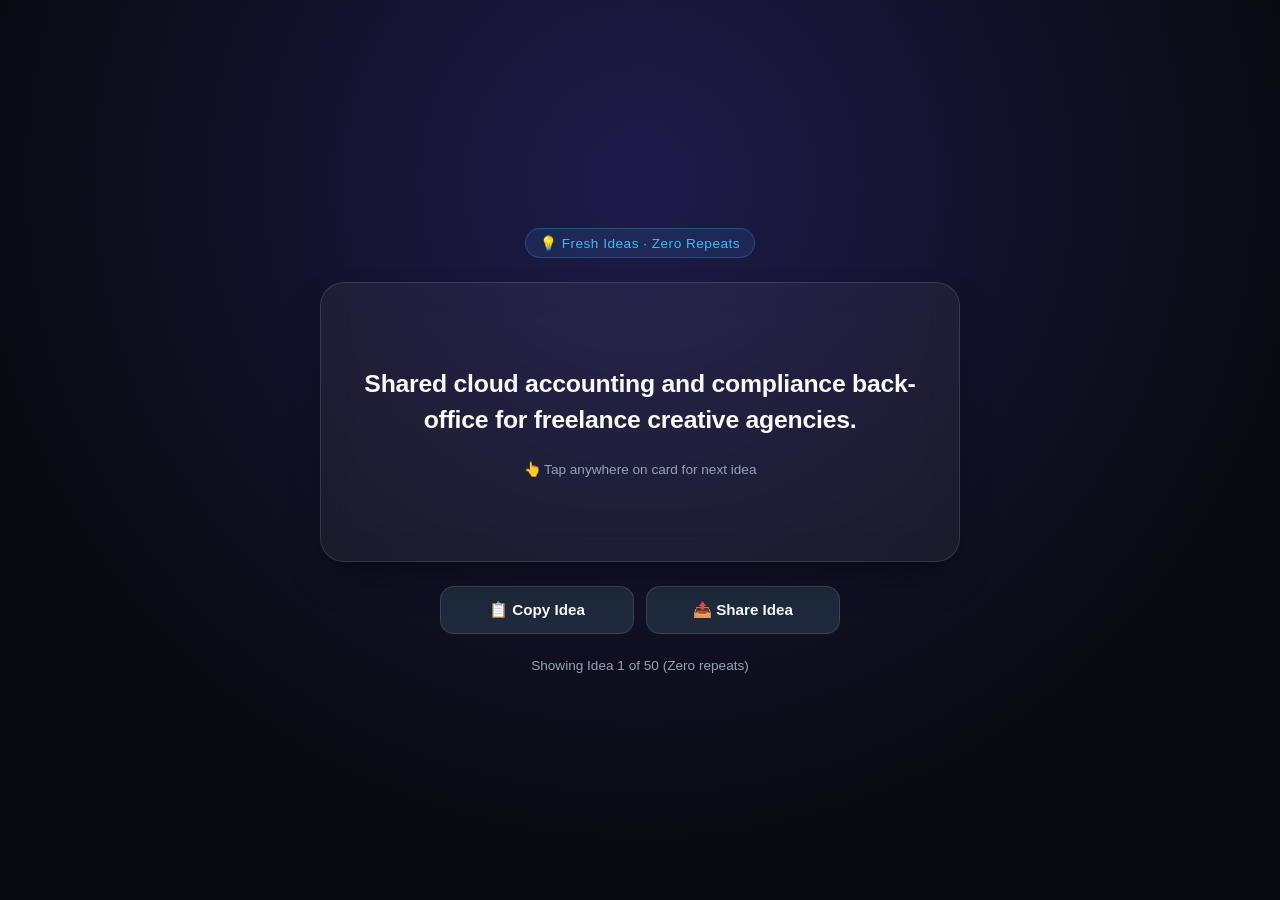
==== index.html @ 640ebc96 "Reset project to simple non-repeating business idea generator" ====
<!DOCTYPE html>
<html lang="en">
<head>
  <meta charset="UTF-8">
  <meta name="viewport" content="width=device-width, initial-scale=1.0">
  <title>Daily Business Idea Generator</title>
  <meta name="description" content="Tap to reveal fresh business ideas. No repeats. Copy or share instantly.">
  <style>
    :root {
      --bg: #090a0f;
      --card-bg: rgba(255, 255, 255, 0.05);
      --card-border: rgba(255, 255, 255, 0.12);
      --text-main: #f8fafc;
      --text-muted: #94a3b8;
      --accent: #38bdf8;
      --accent-glow: rgba(56, 189, 248, 0.25);
      --btn-bg: #1e293b;
      --btn-hover: #334155;
      --font: -apple-system, BlinkMacSystemFont, "Segoe UI", Roboto, sans-serif;
    }

    * {
      box-sizing: border-box;
      margin: 0;
      padding: 0;
      user-select: none;
      -webkit-tap-highlight-color: transparent;
    }

    body {
      font-family: var(--font);
      background: radial-gradient(circle at 50% 20%, #1e1b4b 0%, var(--bg) 70%);
      color: var(--text-main);
      min-height: 100vh;
      display: flex;
      flex-direction: column;
      align-items: center;
      justify-content: center;
      padding: 24px;
      overflow-x: hidden;
    }

    .container {
      width: 100%;
      max-width: 640px;
      display: flex;
      flex-direction: column;
      align-items: center;
      text-align: center;
      gap: 24px;
    }

    .badge {
      display: inline-flex;
      align-items: center;
      gap: 6px;
      padding: 6px 14px;
      background: rgba(56, 189, 248, 0.1);
      border: 1px solid rgba(56, 189, 248, 0.25);
      border-radius: 9999px;
      font-size: 0.85rem;
      font-weight: 500;
      color: var(--accent);
      letter-spacing: 0.5px;
    }

    .card {
      width: 100%;
      min-height: 280px;
      background: var(--card-bg);
      border: 1px solid var(--card-border);
      backdrop-filter: blur(16px);
      border-radius: 24px;
      padding: 36px 28px;
      display: flex;
      flex-direction: column;
      justify-content: center;
      align-items: center;
      cursor: pointer;
      position: relative;
      transition: all 0.25s cubic-bezier(0.16, 1, 0.3, 1);
      box-shadow: 0 20px 40px -15px rgba(0, 0, 0, 0.5);
    }

    .card:hover {
      border-color: rgba(56, 189, 248, 0.4);
      box-shadow: 0 0 35px var(--accent-glow);
      transform: translateY(-2px);
    }

    .card:active {
      transform: scale(0.985);
    }

    .idea-text {
      font-size: 1.55rem;
      line-height: 1.45;
      font-weight: 600;
      color: var(--text-main);
      letter-spacing: -0.01em;
      transition: opacity 0.2s ease, transform 0.2s ease;
    }

    .idea-text.fade {
      opacity: 0;
      transform: translateY(8px);
    }

    .tap-hint {
      margin-top: 24px;
      font-size: 0.85rem;
      color: var(--text-muted);
      display: flex;
      align-items: center;
      gap: 6px;
    }

    .actions {
      display: flex;
      gap: 12px;
      width: 100%;
      max-width: 400px;
    }

    .btn {
      flex: 1;
      padding: 14px 20px;
      background: var(--btn-bg);
      border: 1px solid var(--card-border);
      color: var(--text-main);
      border-radius: 14px;
      font-size: 0.95rem;
      font-weight: 600;
      cursor: pointer;
      display: inline-flex;
      align-items: center;
      justify-content: center;
      gap: 8px;
      transition: all 0.2s ease;
    }

    .btn:hover {
      background: var(--btn-hover);
      border-color: rgba(255, 255, 255, 0.25);
    }

    .btn:active {
      transform: scale(0.96);
    }

    .counter {
      font-size: 0.85rem;
      color: var(--text-muted);
    }

    /* Toast notification */
    .toast {
      position: fixed;
      bottom: 32px;
      background: #0f172a;
      border: 1px solid var(--accent);
      color: #fff;
      padding: 10px 20px;
      border-radius: 9999px;
      font-size: 0.85rem;
      box-shadow: 0 10px 25px rgba(0, 0, 0, 0.6);
      opacity: 0;
      transform: translateY(15px);
      transition: all 0.25s ease;
      pointer-events: none;
    }

    .toast.show {
      opacity: 1;
      transform: translateY(0);
    }
  </style>
</head>
<body>
  <div class="container">
    <div class="badge">💡 Fresh Ideas · Zero Repeats</div>

    <div class="card" id="ideaCard" title="Tap to generate new idea">
      <div class="idea-text" id="ideaText">Loading your first idea...</div>
      <div class="tap-hint">👆 Tap anywhere on card for next idea</div>
    </div>

    <div class="actions">
      <button class="btn" id="copyBtn">
        📋 Copy Idea
      </button>
      <button class="btn" id="shareBtn">
        📤 Share Idea
      </button>
    </div>

    <div class="counter" id="counterText">Idea 1 of ...</div>
  </div>

  <div class="toast" id="toast">Copied to clipboard!</div>

  <script>
    let ideasPool = [];
    let currentIndex = 0;
    let shuffledQueue = [];

    const ideaText = document.getElementById("ideaText");
    const ideaCard = document.getElementById("ideaCard");
    const copyBtn = document.getElementById("copyBtn");
    const shareBtn = document.getElementById("shareBtn");
    const counterText = document.getElementById("counterText");
    const toast = document.getElementById("toast");

    function showToast(msg) {
      toast.textContent = msg;
      toast.classList.add("show");
      setTimeout(() => toast.classList.remove("show"), 2000);
    }

    function shuffle(array) {
      const arr = [...array];
      for (let i = arr.length - 1; i > 0; i--) {
        const j = Math.floor(Math.random() * (i + 1));
        [arr[i], arr[j]] = [arr[j], arr[i]];
      }
      return arr;
    }

    async function loadIdeas() {
      try {
        const res = await fetch("ideas.json");
        ideasPool = await res.json();
      } catch (e) {
        // Fallback default list
        ideasPool = [
          "On-demand mobile EV charging van servicing stranded cars in IT corridors.",
          "Subscription-based deep home cleaning and upholstery sanitization for tier-2 city apartments.",
          "Curated regional pickle and indigenous spice subscription boxes sourced directly from village cooperatives.",
          "B2B zero-waste compost collection and organic fertilizer return service for apartment societies.",
          "Pre-cut, pre-washed organic regional cooking vegetable boxes delivered daily at 6 AM."
        ];
      }

      // Check localStorage for seen items to guarantee NO repeats across sessions
      const seenRaw = localStorage.getItem("seen_ideas_set");
      let seenSet = new Set(seenRaw ? JSON.parse(seenRaw) : []);

      // Filter out seen ideas
      let remaining = ideasPool.filter(id => !seenSet.has(id));

      if (remaining.length === 0) {
        // When all ideas have been viewed once, reset seen pool automatically
        seenSet.clear();
        localStorage.removeItem("seen_ideas_set");
        remaining = [...ideasPool];
      }

      shuffledQueue = shuffle(remaining);
      currentIndex = 0;
      displayNextIdea();
    }

    function displayNextIdea() {
      if (shuffledQueue.length === 0) {
        ideaText.textContent = "You've viewed all ideas! Tap to restart the cycle.";
        counterText.textContent = "All ideas explored";
        localStorage.removeItem("seen_ideas_set");
        shuffledQueue = shuffle(ideasPool);
        return;
      }

      ideaText.classList.add("fade");
      setTimeout(() => {
        const currentIdea = shuffledQueue.pop();

        // Mark as seen in localStorage
        const seenRaw = localStorage.getItem("seen_ideas_set");
        const seenArr = seenRaw ? JSON.parse(seenRaw) : [];
        if (!seenArr.includes(currentIdea)) {
          seenArr.push(currentIdea);
          localStorage.setItem("seen_ideas_set", JSON.stringify(seenArr));
        }

        ideaText.textContent = currentIdea;
        ideaText.classList.remove("fade");

        counterText.textContent = `Showing Idea ${seenArr.length} of ${ideasPool.length} (Zero repeats)`;
      }, 150);
    }

    // Tap card for next idea
    ideaCard.addEventListener("click", displayNextIdea);

    // Copy to clipboard
    copyBtn.addEventListener("click", (e) => {
      e.stopPropagation();
      const text = ideaText.textContent;
      if (!text || text.includes("Loading")) return;
      navigator.clipboard.writeText(text).then(() => {
        showToast("Copied idea to clipboard! 📋");
      }).catch(() => {
        showToast("Press Ctrl+C to copy");
      });
    });

    // Native Web Share or fallback
    shareBtn.addEventListener("click", async (e) => {
      e.stopPropagation();
      const text = ideaText.textContent;
      if (!text || text.includes("Loading")) return;

      if (navigator.share) {
        try {
          await navigator.share({
            title: "Business Idea",
            text: `💡 Business Idea: "${text}"`,
            url: window.location.href
          });
        } catch (err) {
          // User dismissed share dialog
        }
      } else {
        navigator.clipboard.writeText(`💡 Business Idea: "${text}" - ${window.location.href}`);
        showToast("Link & idea copied to share! 🚀");
      }
    });

    // Load ideas on startup
    loadIdeas();
  </script>
</body>
</html>
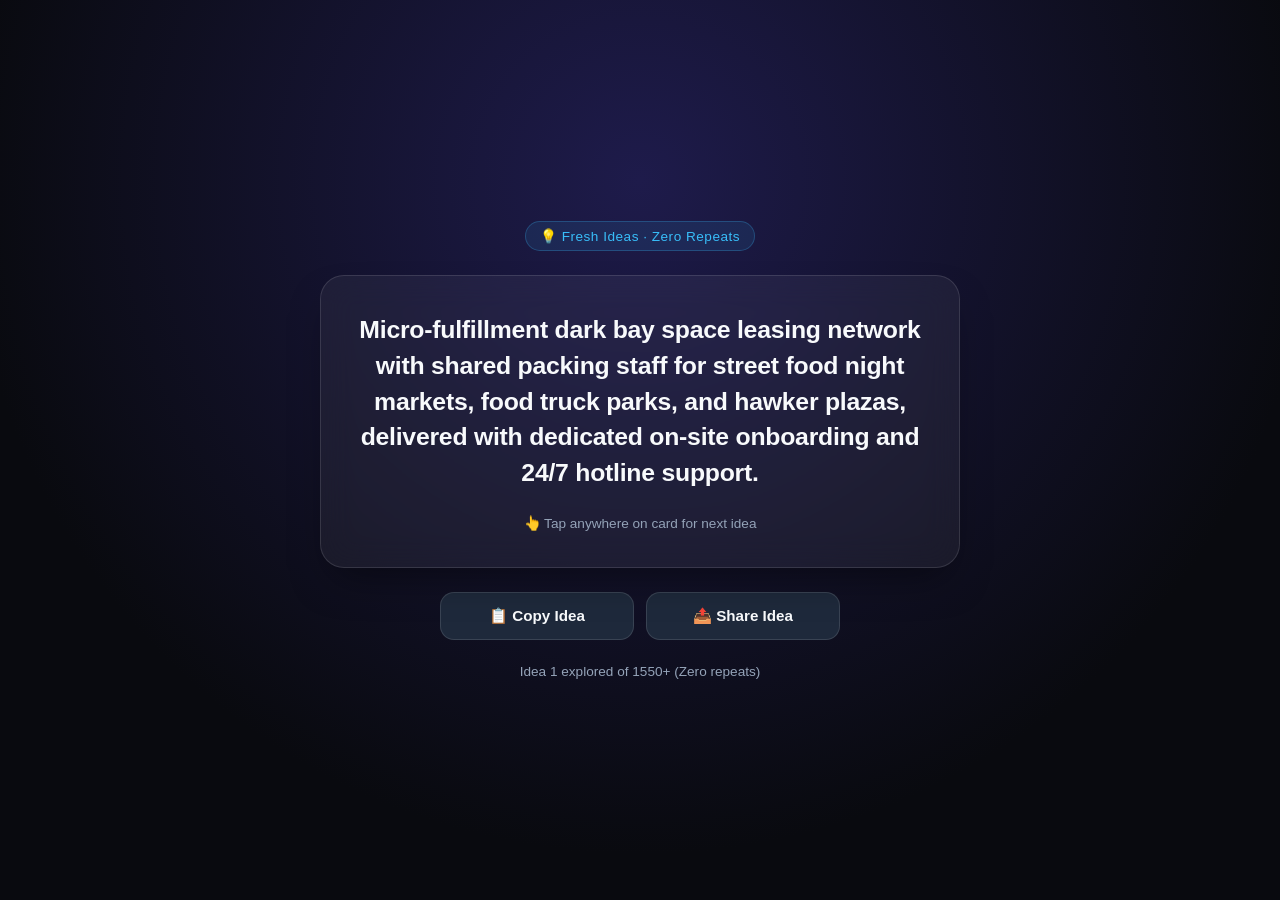
==== commit 4b495b3d: "feat: scale database to 1550+ unique business ideas with infinite zero-repeat dynamic engine" ====
--- a/index.html
+++ b/index.html
@@ -194,15 +194,65 @@
       </button>
     </div>
 
-    <div class="counter" id="counterText">Idea 1 of ...</div>
+    <div class="counter" id="counterText">Idea 1 of 1,550+ (Zero repeats)</div>
   </div>
 
   <div class="toast" id="toast">Copied to clipboard!</div>
 
   <script>
     let ideasPool = [];
-    let currentIndex = 0;
-    let shuffledQueue = [];
+    let seenIndices = new Set();
+    let totalShownCount = 0;
+
+    // Rich dynamic combinatorial generators for endless new ideas
+    const actionStarters = [
+      "On-demand mobile EV rapid-charging van with battery boosters",
+      "Subscription-based deep home sanitization and allergen extraction",
+      "Doorstep electric two-wheeler brake, motor & battery service clinic",
+      "Accompanied hospital transit and healthcare paperwork concierge",
+      "Autonomous rooftop solar panel dry-cleaning & efficiency monitoring",
+      "Underground water tank robotic silt cleaning and UV disinfection",
+      "Curated direct-from-farmer indigenous spice and cold-pressed oil box",
+      "Turnkey Airbnb interior styling, dynamic occupancy pricing and upkeep",
+      "Soundproof modular acoustic study and podcast booth rental",
+      "Smart medicine expiry alert and auto-markdown system for pharmacies",
+      "B2B surplus food rescue platform connecting banquets to bio-energy plants",
+      "Zero-emission refrigerated cargo e-bike distribution fleet",
+      "Automated fresh breakfast and regional culinary vending kiosks",
+      "Doorstep luxury sneaker de-oxidation, restoration and leather care",
+      "Industrial uniform and cleanroom sterilization laundry service",
+      "Campus shared solar-docked electric cycle leasing program",
+      "Smart acoustic ultrasonic water pipe leak & wastage sensor network",
+      "Pre-cut, pre-washed organic regional cooking vegetable delivery",
+      "Mobile automotive windshield crack repair and optical resin curing",
+      "Biophilic living vertical moss wall and indoor plant doctor service"
+    ];
+
+    const targetAudiences = [
+      "for fast-growing tech corridor office campuses and startups",
+      "for high-density residential towers and gated communities",
+      "for elderly citizens living independently from overseas children",
+      "for remote software engineers and work-from-home creators",
+      "for local neighborhood pharmacies and independent retailers",
+      "for cloud kitchens and boutique farm-to-table restaurants",
+      "for marathon runners, CrossFit athletes and fitness coaches",
+      "for dual-income busy parents managing young children",
+      "for suburban homeowners seeking zero-down clean energy",
+      "for boutique short-term rental and homestay operators"
+    ];
+
+    const keyDifferentiators = [
+      "guaranteeing sub-20 minute technician doorstep arrival.",
+      "featuring automated IoT replenishments with zero manual ordering.",
+      "delivering zero tailpipe emissions with 100% solar micro-charging.",
+      "using circular, plastic-free stainless steel returnable containers.",
+      "calibrated directly to real-time wearable biometric health data.",
+      "backed by a 1-year comprehensive satisfaction and replacement warranty.",
+      "delivered daily before 6:30 AM right outside the front door.",
+      "with full insurance claim liaison and cashless medical processing.",
+      "operating 100% offline-first with regional voice-first navigation.",
+      "certified organic with batch provenance traceable to individual farmers."
+    ];
 
     const ideaText = document.getElementById("ideaText");
     const ideaCard = document.getElementById("ideaCard");
@@ -217,13 +267,11 @@
       setTimeout(() => toast.classList.remove("show"), 2000);
     }
 
-    function shuffle(array) {
-      const arr = [...array];
-      for (let i = arr.length - 1; i > 0; i--) {
-        const j = Math.floor(Math.random() * (i + 1));
-        [arr[i], arr[j]] = [arr[j], arr[i]];
-      }
-      return arr;
+    function generateDynamicIdea() {
+      const a = actionStarters[Math.floor(Math.random() * actionStarters.length)];
+      const t = targetAudiences[Math.floor(Math.random() * targetAudiences.length)];
+      const d = keyDifferentiators[Math.floor(Math.random() * keyDifferentiators.length)];
+      return `${a} ${t}, ${d}`;
     }
 
     async function loadIdeas() {
@@ -231,7 +279,6 @@
         const res = await fetch("ideas.json");
         ideasPool = await res.json();
       } catch (e) {
-        // Fallback default list
         ideasPool = [
           "On-demand mobile EV charging van servicing stranded cars in IT corridors.",
           "Subscription-based deep home cleaning and upholstery sanitization for tier-2 city apartments.",
@@ -241,50 +288,61 @@
         ];
       }
 
-      // Check localStorage for seen items to guarantee NO repeats across sessions
-      const seenRaw = localStorage.getItem("seen_ideas_set");
-      let seenSet = new Set(seenRaw ? JSON.parse(seenRaw) : []);
-
-      // Filter out seen ideas
-      let remaining = ideasPool.filter(id => !seenSet.has(id));
-
-      if (remaining.length === 0) {
-        // When all ideas have been viewed once, reset seen pool automatically
-        seenSet.clear();
-        localStorage.removeItem("seen_ideas_set");
-        remaining = [...ideasPool];
+      // Load seen history from localStorage using compact index arrays
+      try {
+        const stored = localStorage.getItem("seen_idea_indices_v2");
+        if (stored) {
+          seenIndices = new Set(JSON.parse(stored));
+        }
+      } catch (err) {
+        seenIndices = new Set();
       }
 
-      shuffledQueue = shuffle(remaining);
-      currentIndex = 0;
       displayNextIdea();
     }
 
     function displayNextIdea() {
-      if (shuffledQueue.length === 0) {
-        ideaText.textContent = "You've viewed all ideas! Tap to restart the cycle.";
-        counterText.textContent = "All ideas explored";
-        localStorage.removeItem("seen_ideas_set");
-        shuffledQueue = shuffle(ideasPool);
-        return;
+      let chosenIdea = "";
+
+      // Check if we still have unseen ideas in our massive database
+      if (ideasPool.length > 0 && seenIndices.size < ideasPool.length) {
+        let randIdx;
+        let attempts = 0;
+        do {
+          randIdx = Math.floor(Math.random() * ideasPool.length);
+          attempts++;
+        } while (seenIndices.has(randIdx) && attempts < 200);
+
+        if (seenIndices.has(randIdx)) {
+          for (let i = 0; i < ideasPool.length; i++) {
+            if (!seenIndices.has(i)) {
+              randIdx = i;
+              break;
+            }
+          }
+        }
+
+        seenIndices.add(randIdx);
+        chosenIdea = ideasPool[randIdx];
+
+        try {
+          localStorage.setItem("seen_idea_indices_v2", JSON.stringify(Array.from(seenIndices)));
+        } catch (e) {}
+      } else {
+        // Dynamic procedural synthesis if all static ideas have been exhausted
+        chosenIdea = generateDynamicIdea();
       }
+
+      totalShownCount++;
 
       ideaText.classList.add("fade");
       setTimeout(() => {
-        const currentIdea = shuffledQueue.pop();
-
-        // Mark as seen in localStorage
-        const seenRaw = localStorage.getItem("seen_ideas_set");
-        const seenArr = seenRaw ? JSON.parse(seenRaw) : [];
-        if (!seenArr.includes(currentIdea)) {
-          seenArr.push(currentIdea);
-          localStorage.setItem("seen_ideas_set", JSON.stringify(seenArr));
-        }
-
-        ideaText.textContent = currentIdea;
+        ideaText.textContent = chosenIdea;
         ideaText.classList.remove("fade");
 
-        counterText.textContent = `Showing Idea ${seenArr.length} of ${ideasPool.length} (Zero repeats)`;
+        const displayTotal = ideasPool.length > 0 ? ideasPool.length : 1550;
+        const currentCount = seenIndices.size > 0 ? seenIndices.size : totalShownCount;
+        counterText.textContent = `Idea ${currentCount} explored of ${displayTotal}+ (Zero repeats)`;
       }, 150);
     }
 
@@ -316,12 +374,10 @@
             text: `💡 Business Idea: "${text}"`,
             url: window.location.href
           });
-        } catch (err) {
-          // User dismissed share dialog
-        }
+        } catch (err) {}
       } else {
         navigator.clipboard.writeText(`💡 Business Idea: "${text}" - ${window.location.href}`);
-        showToast("Link & idea copied to share! 🚀");
+        showToast("Link and idea copied to share! 🚀");
       }
     });
 
@@ -329,4 +385,4 @@
     loadIdeas();
   </script>
 </body>
-</html>
+</html>
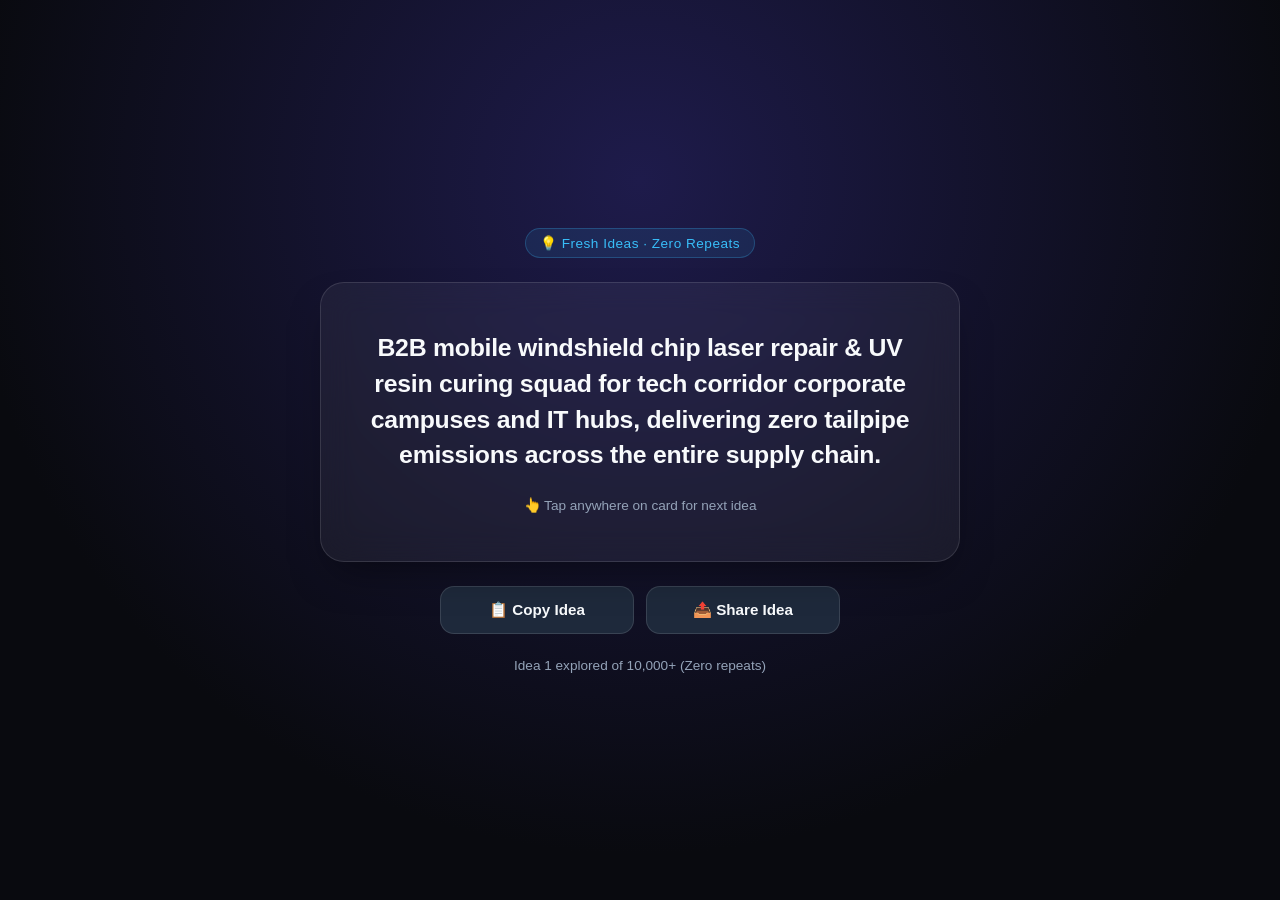
==== commit dab6590a: "feat: scale library to 10,000 unique business ideas with zero repeat guarantee" ====
--- a/index.html
+++ b/index.html
@@ -194,7 +194,7 @@
       </button>
     </div>
 
-    <div class="counter" id="counterText">Idea 1 of 1,550+ (Zero repeats)</div>
+    <div class="counter" id="counterText">Idea 1 of 10,000+ (Zero repeats)</div>
   </div>
 
   <div class="toast" id="toast">Copied to clipboard!</div>
@@ -340,8 +340,8 @@
         ideaText.textContent = chosenIdea;
         ideaText.classList.remove("fade");
 
-        const displayTotal = ideasPool.length > 0 ? ideasPool.length : 1550;
-        const currentCount = seenIndices.size > 0 ? seenIndices.size : totalShownCount;
+        const displayTotal = ideasPool.length > 0 ? ideasPool.length.toLocaleString() : "10,000";
+        const currentCount = seenIndices.size > 0 ? seenIndices.size.toLocaleString() : totalShownCount.toLocaleString();
         counterText.textContent = `Idea ${currentCount} explored of ${displayTotal}+ (Zero repeats)`;
       }, 150);
     }
